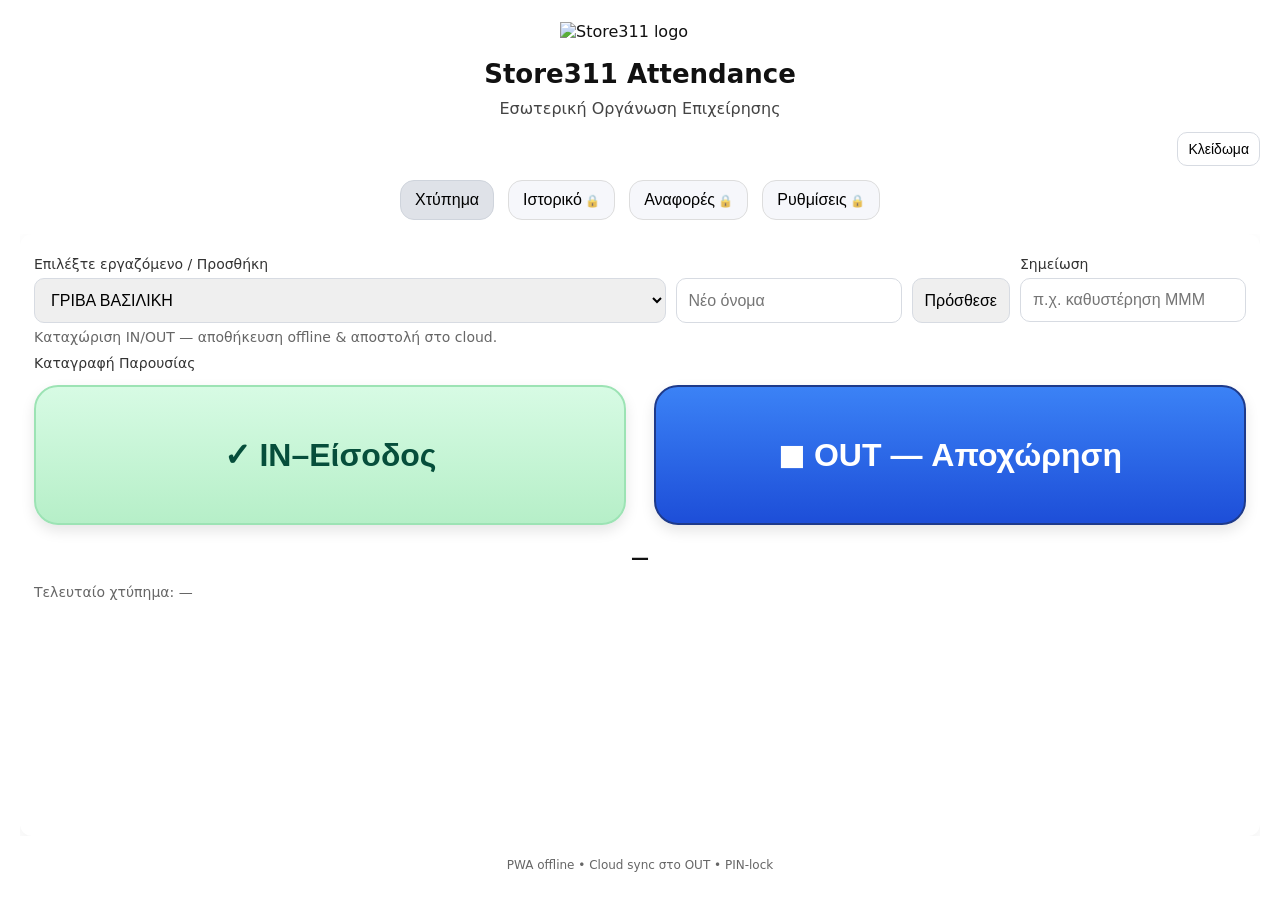
==== index.html @ 57a09748 "Update index.html" ====
<!doctype html>
<html lang="el">
<head>
<meta charset="utf-8">
<meta name="viewport" content="width=device-width,initial-scale=1,viewport-fit=cover">
<title>Store311 Attendance</title>
<link rel="manifest" href="manifest.json">
<meta name="theme-color" content="#ffffff">
<style>
:root { --pad:22px; --blue:#3b82f6; --blue-border:#1d4ed8; --green:#d9fbe4; --green-border:#b8f0c8; }

.badge-morning { color:#166534; background:#d9f99d; border-radius:999px; padding:4px 10px; display:inline-block; }
.badge-night { color:#1d4ed8; background:#bfdbfe; border-radius:999px; padding:4px 10px; display:inline-block; }
.history-morning td { background:#f0fdf4; }
.history-night td { background:#eff6ff; }

html, body { height:-webkit-fill-available; }
html, body {
  width:100%; margin:0; overflow:hidden; background:#fff; color:#111;
  font-family:system-ui,-apple-system,Segoe UI,Roboto,'Helvetica Neue',Arial;
}
.viewport {
  box-sizing:border-box; height:100dvh; width:100vw;
  padding:10px 20px 20px; display:flex; flex-direction:column; gap:14px;
}
.brand { display:flex; flex-direction:column; align-items:center; gap:8px; margin-top:6px; }
.brand img {
  display:block; width:clamp(120px,18vw,160px); height:auto; margin:6px auto 10px;
  image-rendering:auto; -webkit-user-drag:none;
}
.brand .title { font-weight:800; font-size:26px; }
.brand .subtitle { color:#444; margin-top:2px; }
.toprow { display:flex; justify-content:flex-end; gap:10px; }
.lockbtn {
  border:1px solid #d7dbe2; background:#fff; padding:8px 10px;
  border-radius:10px; cursor:pointer; font-size:14px;
}
.tabbar { display:flex; gap:14px; justify-content:center; flex-wrap:wrap; }
.tabbar button {
  padding:10px 14px; border-radius:14px; border:1px solid #ddd;
  background:#f6f7fb; cursor:pointer;
}
.tabbar button.active { background:#dfe2e8; border-color:#cfd4dc; }
.tabbar .guard::after { content:" 🔒"; font-size:12px; opacity:.7; }
.content { flex:1; display:flex; flex-direction:column; gap:14px; overflow:hidden; }
.tab { display:none; flex:1; overflow:auto; -webkit-overflow-scrolling:touch; }
.tab.active { display:block; }
.card {
  background:#fff; padding:14px; border-radius:12px;
  box-shadow:0 6px 18px rgba(0,0,0,.06);
}
label { display:block; margin:8px 0 6px; font-size:14px; color:#333; }
input,select,button,textarea {
  font-size:16px; padding:12px; border-radius:10px; border:1px solid #d7dbe2; outline:none;
}
textarea { resize:vertical; }
.row { display:flex; gap:10px; flex-wrap:wrap; }
.grow { flex:1; }
.controls { display:flex; gap:28px; flex-wrap:wrap; justify-content:center; margin-top:14px; }
.bigbtn {
  flex:1; min-height:140px; font-size:32px; font-weight:900; border-radius:24px;
  transition:all .15s ease; box-shadow:0 6px 14px rgba(0,0,0,.1);
}
.in {
  background:linear-gradient(180deg,#d7fbe4 0%,#b6efc8 100%);
  border:2px solid #9ce3b4; color:#064e3b;
}
.out {
  background:linear-gradient(180deg,#3b82f6 0%,#1d4ed8 100%);
  border:2px solid #1e3a8a; color:#fff;
}
.in:active, .out:active {
  transform:scale(0.97); box-shadow:0 3px 8px rgba(0,0,0,.25) inset; filter:brightness(0.95);
}
@media (max-width:520px){ .bigbtn{ flex-basis:100%; } }
table { width:100%; border-collapse:collapse; margin-top:12px; font-size:14px; }
th,td { padding:8px; border-bottom:1px solid #eee; text-align:left; }
.status {
  margin-top:12px; font-size:18px; font-weight:700; text-align:center;
  padding:10px; border-radius:12px; transition:all .25s ease;
}
.status.status-morning { background:#d9fbe4; border:2px solid #9ce3b4; color:#065f46; }
.status.status-night { background:#d0e3ff; border:2px solid #3b82f6; color:#1e3a8a; }
.hint { color:#666; font-size:14px; margin-top:6px; }
footer { color:#666; font-size:12px; text-align:center; padding:8px 0; }
#pinModal {
  display:none; position:fixed; inset:0; background:rgba(0,0,0,.45);
  align-items:center; justify-content:center;
}
#pinBox {
  background:#fff; padding:18px; border-radius:12px; width:320px;
  box-shadow:0 10px 30px rgba(0,0,0,.2);
}
#pinBox h3 { margin:0 0 8px 0; font-size:18px; }
#pinMsg { color:#b42318; font-size:13px; margin-top:8px; }
.small { padding:10px 12px; cursor:pointer; }
</style>
</head>
<body>
<div class="viewport">
  <div class="brand">
    <img id="logo" src="logo.png?v=8" alt="Store311 logo">
    <div class="title">Store311 Attendance</div>
    <div class="subtitle">Εσωτερική Οργάνωση Επιχείρησης</div>
  </div>

  <div class="toprow"><button class="lockbtn" id="lockBtn">Κλείδωμα</button></div>

  <div class="tabbar">
    <button class="tabbtn active" data-tab="punch">Χτύπημα</button>
    <button class="tabbtn guard" data-tab="history">Ιστορικό</button>
    <button class="tabbtn guard" data-tab="reports">Αναφορές</button>
    <button class="tabbtn guard" data-tab="settings">Ρυθμίσεις</button>
  </div>

  <div class="content">
    <div class="card tab active" id="tab-punch">
      <div class="row">
        <div class="grow">
          <label>Επιλέξτε εργαζόμενο / Προσθήκη</label>
          <div class="row">
            <select id="employee" class="grow"></select>
            <input id="newname" placeholder="Νέο όνομα">
            <button id="add" class="small">Πρόσθεσε</button>
          </div>
          <div class="hint">Καταχώριση IN/OUT — αποθήκευση offline &amp; αποστολή στο cloud.</div>
        </div>
        <div>
          <label for="note">Σημείωση</label>
          <input id="note" placeholder="π.χ. καθυστέρηση ΜΜΜ">
        </div>
      </div>
      <div style="margin-top:10px">
        <label>Καταγραφή Παρουσίας</label>
        <div class="controls">
          <button id="punchIn" class="bigbtn in">✓ IN–Είσοδος</button>
          <button id="punchOut" class="bigbtn out">◼︎ OUT — Αποχώρηση</button>
        </div>
        <div id="statusRow" class="status">—</div>
        <div id="lastRow" class="hint">Τελευταίο χτύπημα: —</div>
      </div>
    </div>

    <div class="card tab" id="tab-history">
      <div class="row" style="justify-content:space-between;align-items:center">
        <div class="grow"><label>Ιστορικό (πιο πρόσφατα πρώτα)</label></div>
        <div class="row">
          <input id="search" placeholder="αναζήτηση ονόματος/ημερομηνίας">
          <button id="exportBtn" class="small">CSV</button>
          <button id="downloadJson" class="small">JSON</button>
          <button id="clear" class="small">Καθάρισμα</button>
        </div>
      </div>
      <table id="logTable">
        <thead>
          <tr><th>Όνομα</th><th>Ενέργεια</th><th>Ημ/νία</th><th>Ώρα</th><th>Σημειώσεις</th></tr>
        </thead>
        <tbody></tbody>
      </table>
    </div>

    <div class="card tab" id="tab-reports">
      <div class="row">
        <div><label>Μήνας</label><input id="rep-month" type="month"></div>
        <div><label>&nbsp;</label><button id="calc-month" class="small">Υπολογισμός</button></div>
      </div>
      <table id="reportTable">
        <thead>
          <tr><th>Εργαζόμενος</th><th>Ημέρα</th><th>Ημ/νία</th><th>Ώρες</th><th>Κατάσταση</th></tr>
        </thead>
        <tbody></tbody>
      </table>
    </div>

    <div class="card tab" id="tab-settings">
      <label>Λίστα εργαζομένων</label>
      <textarea id="names" rows="4" style="width:100%;font-family:inherit" placeholder="Κάθε όνομα σε νέα γραμμή"></textarea>
      <div class="row">
        <div class="grow">
          <label>Webhook URL (προαιρετικό — αν το αφήσεις κενό, θα χρησιμοποιηθεί το προεπιλεγμένο)</label>
          <input id="webhook" placeholder="επικόλλησε εδώ άλλο Web App URL αν θέλεις">
          <div class="hint">Στο OUT στέλνεται payload (start/end/minutes/date/note/type).</div>
        </div>
        <div><label>Ώρα έναρξης</label><input id="shiftStart" placeholder="08:00"></div>
        <div><label>Ανοχή καθυστέρησης</label><input id="grace" type="number" min="0" step="1" value="5"></div>
      </div>
      <div class="row">
        <button id="saveSettings">Αποθήκευση</button>
        <span class="hint" id="saveMsg"></span>
      </div>
    </div>
  </div>

  <footer>PWA offline • Cloud sync στο OUT • PIN-lock</footer>
</div>

<div id="pinModal">
  <div id="pinBox">
    <h3 id="pinTitle">Κωδικός διαχειριστή</h3>
    <input id="pinInput" type="password" placeholder="PIN" style="width:100%; padding:10px; border:1px solid #d7dbe2; border-radius:10px">
    <div style="display:flex; gap:8px; margin-top:12px; justify-content:flex-end">
      <button id="pinCancel" class="small">Άκυρο</button>
      <button id="pinOk" class="small">OK</button>
    </div>
    <div id="pinMsg"></div>
  </div>
</div>

<script>
/* ===== DEFAULT CLOUD SETTINGS ===== */
const DEFAULT_WEB_APP_URL = "https://script.google.com/macros/s/AKfycbzWNqSZ_MpnptPiGiGqPGANEV1Nv2CVbK2aYzVRSnwDxcYLRIm1Od0WFVI2jQqJMnCNcw/exec";
const DEFAULT_NAMES = ["ΓΡΙΒΑ ΒΑΣΙΛΙΚΗ","ΤΟΡΙ ΙΩΑΝΝΑ","ΝΤΟΥΝΗ ΔΗΜΗΤΡΑ","ΓΙΑΝΝΑΚΟΠΟΥΛΟΣ ΔΗΜΗΤΡΗΣ","ΜΥΣΤΕΚΙΑ ΕΜΜΑΝΟΥΕΛ","ΔΙΑΜΑΝΤΟΠΟΥΛΟΣ ΓΙΩΡΓΟΣ","ΧΑΡΙΝΟΣ ΝΙΚΟΣ","BERISHA DANIEL","ΚΑΝΑΚΑΚΗΣ ΓΙΑΝΝΗΣ","ΔΗΜΟ ΑΓΓΕΛΙΚΗ","ΒΛΑΒΙΑΝΟΣ ΓΙΩΡΓΟΣ","ΤΡΑΙΑΝΟΣ ΑΛΕΞΑΝΔΡΟΣ","ΠΑΠΑΝΤΩΝΗΣ ΓΙΩΡΓΟΣ","ΚΑΡΒΕΛΗ ΑΛΕΞΑΝΔΡΑ","ΚΟΖΑΝΙΔΗΣ ΠΑΡΗΣ","ΔΡΟΥΔΑΚΗΣ ΑΝΤΩΝΗΣ","ΣΤΑΥΡΟΥΛΑΚΗ ΦΩΤΕΙΝΗ","ΠΑΡΑΣΥΡΗ ΑΡΓΥΡΩ","ΔΙΑΚΟΥΜΗ ΜΑΡΙΝΑ","ΚΑΤΣΑΛΗΣ ΣΤΑΥΡΟΣ","ΠΑΠΑΔΑΚΗΣ ΚΩΣΤΑΣ","ΘΕΟΔΩΡΑΚΗΣ ΠΑΝΑΓΙΩΤΗΣ","ΔΙΑΚΑΚΗ ΚΑΤΕΡΙΝΑ","ΓΕΩΡΓΙΤΣΗΣ ΑΝΤΡΕΑΣ","ΣΤΑΜΑΤΑΚΗ ΣΤΕΛΛΑ","ΚΑΡΤΑΛΗΣ ΣΤΑΥΡΟΣ","ΜΟΥΜΟΥΡΗΣ ΑΛΕΞΑΝΔΡΟΣ","ΚΥΡΙΑΚΟΥΛΗΣ ΠΕΤΡΟΣ","ΚΟΥΡΙΔΑΚΗΣ ΚΩΣΤΑΣ","ΚΛΑΔΟΣ ΑΝΤΩΝΗΣ","ΠΑΠΑΔΟΝΙΚΟΛΑΚΗΣ ΓΙΑΝΝΗΣ","ΚΟΥΝΔΟΥΡΑΚΗΣ ΚΥΡΙΑΚΟΣ","ΚΩΝΣΤΑΝΤΟΠΟΥΛΟΣ ΑΝΑΣΤΑΣΗΣ","ΣΤΡΟΓΓΥΛΟΥ ΕΛΣΑ","ΑΡΟΥΤΟΥΝΙΑΝ ΣΟΦΙΑ","ΜΥΞΟΛΟΥΦΗΣ ΓΙΑΝΝΗΣ","ΜΕΛΑΜΠΙΑΝΑΚΗΣ ΚΩΣΤΑΣ","ΓΙΑΝΝΙΤΣΑΝΑΚΗΣ ΣΗΦΗΣ"];
const SECRET_TOKEN = "store311_2025_secure_token_93hfuWvL8p7Zt!xA";
const DEVICE_STORAGE_KEY = "store311_device_token_v1";
let DEVICE_TOKEN = localStorage.getItem(DEVICE_STORAGE_KEY);
if (!DEVICE_TOKEN) {
  DEVICE_TOKEN = "dev_" + Math.random().toString(36).slice(2) + "_" + Date.now();
  localStorage.setItem(DEVICE_STORAGE_KEY, DEVICE_TOKEN);
}

const EMP_KEY = 'att_employees_v2', LOG_KEY = 'att_log_v2', SET_KEY = 'att_settings_v2', ADMIN_KEY = 'store311_admin_hash';
const $ = (s, p = document) => p.querySelector(s);
const $$ = (s, p = document) => Array.from(p.querySelectorAll(s));
const load = (k, d) => { try { const r = localStorage.getItem(k); return r ? JSON.parse(r) : d; } catch { return d; } };
const save = (k, v) => localStorage.setItem(k, JSON.stringify(v));
const getLog = () => load(LOG_KEY, []);
const setLog = (v) => save(LOG_KEY, v);

function classifyShiftFromIso(iso) {
  if (!iso) return null;
  const d = new Date(iso);
  if (isNaN(d)) return null;
  const h = d.getHours();
  if (h >= 8 && h < 17) return 'morning';
  if (h >= 17 || h < 3) return 'night';
  return null;
}

function applyStatus(message, shiftType) {
  const el = document.getElementById('statusRow');
  if (!el) return;
  el.textContent = message;
  el.classList.remove('status-morning', 'status-night');
  if (shiftType === 'morning') el.classList.add('status-morning');
  else if (shiftType === 'night') el.classList.add('status-night');
}

function formatHoursMinutes(mins) {
  const total = Math.max(0, Math.round(Number(mins) || 0));
  const h = Math.floor(total / 60);
  const m = total % 60;
  return h + "ω " + String(m).padStart(2, '0') + "λ";
}

const settings = () => {
  const base = { names: DEFAULT_NAMES, webhook: "", shiftStart: "08:00", grace: 5 };
  const stored = load(SET_KEY, null);
  if (!stored || typeof stored !== 'object') return base;
  return {
    names: Array.isArray(stored.names) && stored.names.length ? stored.names : DEFAULT_NAMES,
    webhook: (stored.webhook || ""),
    shiftStart: stored.shiftStart || "08:00",
    grace: (typeof stored.grace === "number" ? stored.grace : 5)
  };
};
const saveSettingsObj = (o) => save(SET_KEY, o);

function toParts(iso) {
  const d = new Date(iso);
  const date = d.toLocaleDateString('el-GR');
  const time = d.toLocaleTimeString('el-GR', { hour12: false, hour: '2-digit', minute: '2-digit', second: '2-digit' });
  return { date, time };
}

const makeEntry = (name, action, note) => {
  const iso = new Date().toISOString();
  const p = toParts(iso);
  return { id: Math.random().toString(36).slice(2), name, action, iso, date: p.date, time: p.time, note: note || '' };
};

let adminUnlockedUntil = 0;
const autoLockMs = 2 * 60 * 1000;
const now = () => Date.now();
const isAdminUnlocked = () => now() < adminUnlockedUntil;
const touchAdmin = () => { adminUnlockedUntil = now() + autoLockMs; };

async function sha256(s) {
  const e = new TextEncoder().encode(s);
  const b = await crypto.subtle.digest('SHA-256', e);
  return Array.from(new Uint8Array(b)).map((x) => x.toString(16).padStart(2, '0')).join('');
}

function showPinModal(setMode = false) {
  return new Promise((res) => {
    const m = pinModal, i = pinInput, msg = pinMsg, t = pinTitle;
    t.textContent = setMode ? 'Ορίστε νέο PIN' : 'Κωδικός διαχειριστή';
    msg.textContent = '';
    i.value = '';
    m.style.display = 'flex';
    function done(v) { m.style.display = 'none'; res(v); }
    pinCancel.onclick = () => done(null);
    pinOk.onclick = () => done(i.value.trim());
    i.onkeydown = (e) => { if (e.key === 'Enter') pinOk.click(); };
    i.focus();
  });
}

async function requireAdmin() {
  if (isAdminUnlocked()) { touchAdmin(); return true; }
  let saved = localStorage.getItem(ADMIN_KEY);
  if (!saved) {
    const first = await showPinModal(true);
    if (!first) return false;
    const h = await sha256(first);
    localStorage.setItem(ADMIN_KEY, h);
    touchAdmin();
    return true;
  }
  const pin = await showPinModal(false);
  if (!pin) return false;
  const ok = (await sha256(pin)) === saved;
  if (ok) { touchAdmin(); return true; }
  pinMsg.textContent = 'Λάθος PIN';
  pinMsg.style.color = '#b42318';
  return false;
}

lockBtn.addEventListener('click', () => { adminUnlockedUntil = 0; });
['click', 'touchstart', 'keydown', 'mousemove'].forEach((evt) =>
  addEventListener(evt, () => { if (isAdminUnlocked()) touchAdmin(); }, { passive: true })
);

$$('.tabbtn').forEach((btn) => {
  btn.addEventListener('click', async () => {
    const needAdmin = btn.classList.contains('guard');
    if (needAdmin && !(await requireAdmin())) return;
    $$('.tabbtn').forEach((x) => x.classList.remove('active'));
    btn.classList.add('active');
    $$('.tab').forEach((x) => x.classList.remove('active'));
    const tab = $('#tab-' + btn.dataset.tab);
    if (tab) tab.classList.add('active');
    if (btn.dataset.tab === 'history') renderLog();
  });
});

function refreshEmployees() {
  const s = settings();
  const sel = $("#employee");
  sel.innerHTML = '';
  s.names.forEach((n) => {
    const o = document.createElement('option');
    o.value = o.textContent = n;
    sel.appendChild(o);
  });
  $("#names").value = s.names.join('\n');
  $("#webhook").value = s.webhook || '';
  $("#shiftStart").value = s.shiftStart || '08:00';
  $("#grace").value = s.grace ?? 5;
}

$("#add").addEventListener('click', () => {
  const name = $("#newname").value.trim();
  if (!name) return;
  const s = settings();
  if (!s.names.includes(name)) s.names.push(name);
  saveSettingsObj(s);
  $("#newname").value = '';
  refreshEmployees();
  applyStatus(`Προστέθηκε ο/η ${name}.`, null);
});

$("#saveSettings").addEventListener('click', () => {
  const s = settings();
  s.names = $("#names").value.split('\n').map((x) => x.trim()).filter(Boolean);
  s.webhook = $("#webhook").value.trim();
  s.shiftStart = $("#shiftStart").value.trim() || '08:00';
  s.grace = Math.max(0, parseInt($("#grace").value || '5', 10));
  saveSettingsObj(s);
  $("#saveMsg").textContent = 'Αποθηκεύτηκαν.';
  refreshEmployees();
  setTimeout(() => { $("#saveMsg").textContent = ''; }, 1500);
});

function lastActionFor(name) {
  const log = getLog().filter((x) => x.name === name).sort((a, b) => b.iso.localeCompare(a.iso));
  return log[0]?.action || null;
}

function getWebhookUrl() {
  const u = (settings().webhook || '').trim();
  if (u && u.startsWith('http')) return u;
  return (DEFAULT_WEB_APP_URL || '').trim();
}

function withToken(url, token) {
  if (!token) return url;
  const sep = url.includes('?') ? '&' : '?';
  return url + sep + 'token=' + encodeURIComponent(token);
}

function withDevice(url, deviceToken) {
  if (!deviceToken) return url;
  const sep = url.includes('?') ? '&' : '?';
  return url + sep + 'deviceToken=' + encodeURIComponent(deviceToken);
}

async function sendWebhookIfAny(payload) {
  let base = getWebhookUrl();
  if (!base) {
    document.getElementById('statusRow').textContent = 'Cloud: no URL set';
    return null;
  }
  let url = withToken(base, SECRET_TOKEN);
  url = withDevice(url, DEVICE_TOKEN);
  // Όνομα και στο query — fallback αν το POST body χαθεί σε redirect
  if (payload && payload.name) {
    const sep = url.includes('?') ? '&' : '?';
    url = url + sep + 'name=' + encodeURIComponent(payload.name);
  }
  try {
    const ctrl = new AbortController();
    // Apps Script συχνά αργεί στο πρώτο κάλεσμα (cold start) — 45s
    const t = setTimeout(() => ctrl.abort('timeout'), 45000);
    const res = await fetch(url, {
      method: 'POST',
      headers: { 'Content-Type': 'text/plain;charset=utf-8' },
      body: JSON.stringify(payload),
      cache: 'no-store',
      redirect: 'follow',
      signal: ctrl.signal
    });
    clearTimeout(t);
    const data = await res.json().catch(() => null);
    const ok = res.ok && data && data.ok === true;
    if (ok) {
      const where = (data.sheet && data.row)
        ? ` → ${data.sheet} / ${data.tab || 'data'} γραμμή ${data.row}`
        : '';
      document.getElementById('statusRow').textContent = `Cloud: OK${where}`;
    } else {
      const errMsg = (data && data.error) ? data.error : ('HTTP ' + res.status);
      document.getElementById('statusRow').textContent = `Cloud: ERR ${errMsg}`;
    }
    return data;
  } catch (err) {
    const name = err && err.name;
    const msg = String(err && err.message ? err.message : err);
    let text = 'Cloud error: ' + msg;
    if (name === 'AbortError' || /aborted|timeout/i.test(msg)) {
      text = 'Cloud: timeout — το Apps Script άργησε >45s. Ξαναδοκίμασε ή κάνε New version Deploy.';
    } else if (/Failed to fetch|NetworkError|Load failed/i.test(msg)) {
      text = 'Cloud: δίκτυο/URL — έλεγξε Webhook URL & Deploy (Anyone).';
    }
    document.getElementById('statusRow').textContent = text;
    return null;
  }
}

async function getLastFromCloud(name) {
  const base = getWebhookUrl();
  if (!base) return null;
  const url = withToken(base, SECRET_TOKEN) + '&name=' + encodeURIComponent(name);
  try {
    const res = await fetch(url, { method: 'GET', cache: 'no-store' });
    if (!res.ok) return null;
    const data = await res.json().catch(() => null);
    if (!data || !data.ok || !data.last) return null;
    return data.last;
  } catch (err) {
    console.warn('getLastFromCloud error', err);
    return null;
  }
}

function minutesBetween(a, b) {
  const start = new Date(a);
  const end = new Date(b);
  if (isNaN(start) || isNaN(end)) return 0;
  // Πραγματική διάρκεια — ΧΩΡΙΣ στρογγύλευση :55→:00 (έκοβε λεπτά, π.χ. 56'→51')
  const diff = (end - start) / 60000;
  return Math.max(0, Math.round(diff));
}

function getBusinessDayBounds(nowDate = new Date()) {
  const cutoffHour = 4;
  const start = new Date(nowDate);
  if (start.getHours() < cutoffHour) {
    start.setDate(start.getDate() - 1);
  }
  start.setHours(cutoffHour, 0, 0, 0);
  const end = new Date(start);
  end.setDate(end.getDate() + 1);
  return { start, end };
}

function getTodayMinutesFor(name) {
  if (!name) return 0;
  const all = getLog().filter((r) => r.name === name);
  if (!all.length) return 0;
  const { start, end } = getBusinessDayBounds(new Date());
  const todays = all.filter((r) => {
    const t = new Date(r.iso);
    return !isNaN(t) && t >= start && t < end;
  }).sort((a, b) => a.iso.localeCompare(b.iso));

  let minutes = 0;
  let lastIn = null;
  for (const r of todays) {
    const act = String(r.action || '').trim().toUpperCase();
    if (act === 'IN') {
      lastIn = new Date(r.iso);
      continue;
    }
    if (act === 'OUT' && lastIn) {
      let out = new Date(r.iso);
      if (out < lastIn) out.setDate(out.getDate() + 1);
      minutes += Math.max(0, Math.round((out - lastIn) / 60000));
      lastIn = null;
    }
  }
  return minutes;
}

async function updateLastStatus(name) {
  if (!name || name === '—') {
    $("#lastRow").textContent = 'Τελευταίο χτύπημα: —';
    return;
  }
  const local = lastActionFor(name);
  if (local) {
    $("#lastRow").textContent = `Τελευταίο χτύπημα (από συσκευή): ${local}`;
    return;
  }
  const cloudLast = await getLastFromCloud(name);
  if (cloudLast && cloudLast.timestamp) {
    const parts = toParts(cloudLast.timestamp);
    const type = String(cloudLast.type || '').toUpperCase();
    $("#lastRow").textContent =
      `Τελευταίο χτύπημα (cloud): ${type} • ${parts.date} ${parts.time}`;
  } else {
    $("#lastRow").textContent = 'Τελευταίο χτύπημα: —';
  }
}

async function punch(action) {
  const name = $("#employee").value;
  if (!name || name === '—') {
    $("#statusRow").textContent = 'Διάλεξε εργαζόμενο.';
    return;
  }

  const note = $("#note").value.trim();
  let log = getLog();
  let last = lastActionFor(name);

  // Fallback στο cloud αν πάμε για OUT χωρίς local IN
  if (action === 'OUT' && last !== 'IN') {
    const cloudLast = await getLastFromCloud(name);
    if (cloudLast && String(cloudLast.type).toUpperCase() === 'IN') {
      const iso = cloudLast.timestamp;
      const parts = toParts(iso);
      log.push({
        id: 'cloud_' + Math.random().toString(36).slice(2),
        name,
        action: 'IN',
        iso,
        date: parts.date,
        time: parts.time,
        note: '(cloud restore)'
      });
      setLog(log);
      last = 'IN';
    } else {
      applyStatus(`${name}: Δεν υπάρχει ενεργή βάρδια για OUT.`, null);
      updateLastStatus(name);
      $("#note").value = '';
      return;
    }
  }

  // Μπλοκ διπλό IN
  if (action === 'IN' && last === 'IN') {
    applyStatus(`⚠ ${name}: Έχεις ήδη κάνει IN.`, null);
    updateLastStatus(name);
    $("#note").value = '';
    return;
  }

  const entry = makeEntry(name, action, note);
  log.push(entry);
  setLog(log);

  const shiftType = classifyShiftFromIso(entry.iso) || null;
  const msg = action === 'IN'
    ? `${name}: IN καταχωρήθηκε • ${entry.date} ${entry.time}`
    : `${name}: OUT καταχωρήθηκε • ${entry.date} ${entry.time}`;
  applyStatus(msg, shiftType);
  updateLastStatus(name);

  if (action === 'IN') {
    sendWebhookIfAny({
      type: 'in',
      name,
      iso: entry.iso,
      date: entry.date,
      note
    });
  }

  if (action === 'OUT') {
    const rows = log.filter((x) => x.name === name).sort((a, b) => a.iso.localeCompare(b.iso));
    const lastIn = [...rows].reverse().find((x) => x.action === 'IN');
    let mins = 0;
    if (lastIn) {
      mins = minutesBetween(lastIn.iso, entry.iso);
      await sendWebhookIfAny({
        type: 'session',
        name,
        start: lastIn.iso,
        end: entry.iso,
        minutes: mins,
        date: entry.date,
        note
      });
    }
    const todayMins = getTodayMinutesFor(name);
    const todayText = formatHoursMinutes(todayMins);
    applyStatus(`${name}: Σήμερα έχεις δουλέψει ${todayText}.`, shiftType);
  }

  $("#note").value = '';
}

/* ====== History ====== */
function renderLog() {
  const q = $("#search").value?.trim().toLowerCase() || '';
  const tbody = $("#logTable tbody");
  if (!tbody) return;
  tbody.innerHTML = '';
  const rows = [...getLog()].sort((a, b) => b.iso.localeCompare(a.iso));
  rows.forEach((r) => {
    const hay = (r.name + ' ' + r.date + ' ' + r.time + ' ' + (r.note || '')).toLowerCase();
    if (q && !hay.includes(q)) return;
    const tr = document.createElement('tr');
    const shift = classifyShiftFromIso(r.iso);
    if (shift === 'morning') tr.classList.add('history-morning');
    if (shift === 'night') tr.classList.add('history-night');
    const actLabel = shift === 'morning'
      ? `<span class="badge-morning">${r.action}</span>`
      : shift === 'night'
        ? `<span class="badge-night">${r.action}</span>`
        : r.action;
    tr.innerHTML = `<td>${r.name}</td><td>${actLabel}</td><td>${r.date}</td><td>${r.time}</td><td>${r.note || ''}</td>`;
    tbody.appendChild(tr);
  });
}

$("#search")?.addEventListener('input', renderLog);

$("#exportBtn")?.addEventListener('click', () => {
  const rows = [["name", "action", "iso", "date", "time", "note"], ...getLog().map((r) => [r.name, r.action, r.iso, r.date, r.time, r.note || ""])];
  const csv = rows.map((r) => r.map((x) => `"${String(x).replace(/"/g, '""')}"`).join(',')).join('\n');
  const blob = new Blob([csv], { type: 'text/csv;charset=utf-8' });
  const a = document.createElement('a');
  a.href = URL.createObjectURL(blob);
  a.download = 'attendance.csv';
  a.click();
});

$("#downloadJson")?.addEventListener('click', () => {
  const blob = new Blob([JSON.stringify(getLog(), null, 2)], { type: 'application/json' });
  const a = document.createElement('a');
  a.href = URL.createObjectURL(blob);
  a.download = 'attendance.json';
  a.click();
});

$("#clear")?.addEventListener('click', async () => {
  if (!(await requireAdmin())) return;
  if (!confirm('Σίγουρα διαγραφή όλων;')) return;
  setLog([]);
  renderLog();
});

/* ====== Reports ====== */
$("#calc-month")?.addEventListener('click', () => {
  const month = $("#rep-month").value;
  if (!month) { alert('Διάλεξε μήνα.'); return; }
  const [y, m] = month.split('-').map(Number);
  const start = new Date(y, m - 1, 1), end = new Date(y, m, 1);
  const rows = getLog().filter((r) => {
    const d = new Date(r.iso);
    return d >= start && d < end;
  }).sort((a, b) => a.iso.localeCompare(b.iso));

  const map = new Map();
  for (const r of rows) {
    const d = new Date(r.iso);
    const key = `${r.name}|${d.toISOString().slice(0, 10)}`;
    if (!map.has(key)) map.set(key, []);
    map.get(key).push(r);
  }

  const out = [];
  for (const [key, arr] of map) {
    arr.sort((a, b) => a.iso.localeCompare(b.iso));
    let minutes = 0;
    for (let i = 0; i < arr.length; i++) {
      if (arr[i].action === 'IN') {
        const outIdx = arr.slice(i + 1).findIndex((x) => x.action === 'OUT');
        if (outIdx > -1) {
          const outRow = arr[i + 1 + outIdx];
          minutes += minutesBetween(arr[i].iso, outRow.iso);
          i = i + outIdx;
        }
      }
    }
    const [name, day] = key.split('|');
    const dateParts = (new Date(day)).toLocaleDateString('el-GR');
    const weekday = (new Date(day)).toLocaleDateString('el-GR', { weekday: 'long' });
    const status = minutes > 0 ? 'OK' : 'Απουσία/Ανολοκλήρωτο';
    out.push({ name, weekday, date: dateParts, minutes, status });
  }

  const tbody = $("#reportTable tbody");
  tbody.innerHTML = '';
  out.sort((a, b) => a.name.localeCompare(b.name) || a.date.localeCompare(b.date)).forEach((r) => {
    const tr = document.createElement('tr');
    tr.innerHTML = `<td>${r.name}</td><td>${r.weekday}</td><td>${r.date}</td><td>${Math.floor(r.minutes / 60)}:${String(r.minutes % 60).padStart(2, '0')}</td><td>${r.status}</td>`;
    tbody.appendChild(tr);
  });
});

/* ====== Bootstrap ====== */
(function init() {
  if ('serviceWorker' in navigator) {
    navigator.serviceWorker.register('./sw.js').catch(() => {});
  }
  const s = settings();
  if (!Array.isArray(s.names) || !s.names.length) {
    saveSettingsObj({ names: DEFAULT_NAMES, webhook: "", shiftStart: "08:00", grace: 5 });
  }
  refreshEmployees();
  updateLastStatus($("#employee").value);
  document.getElementById('punchIn').addEventListener('click', () => punch('IN'));
  document.getElementById('punchOut').addEventListener('click', () => punch('OUT'));
  document.getElementById('employee').addEventListener('change', (e) => updateLastStatus(e.target.value));
})();
</script>
</body>
</html>
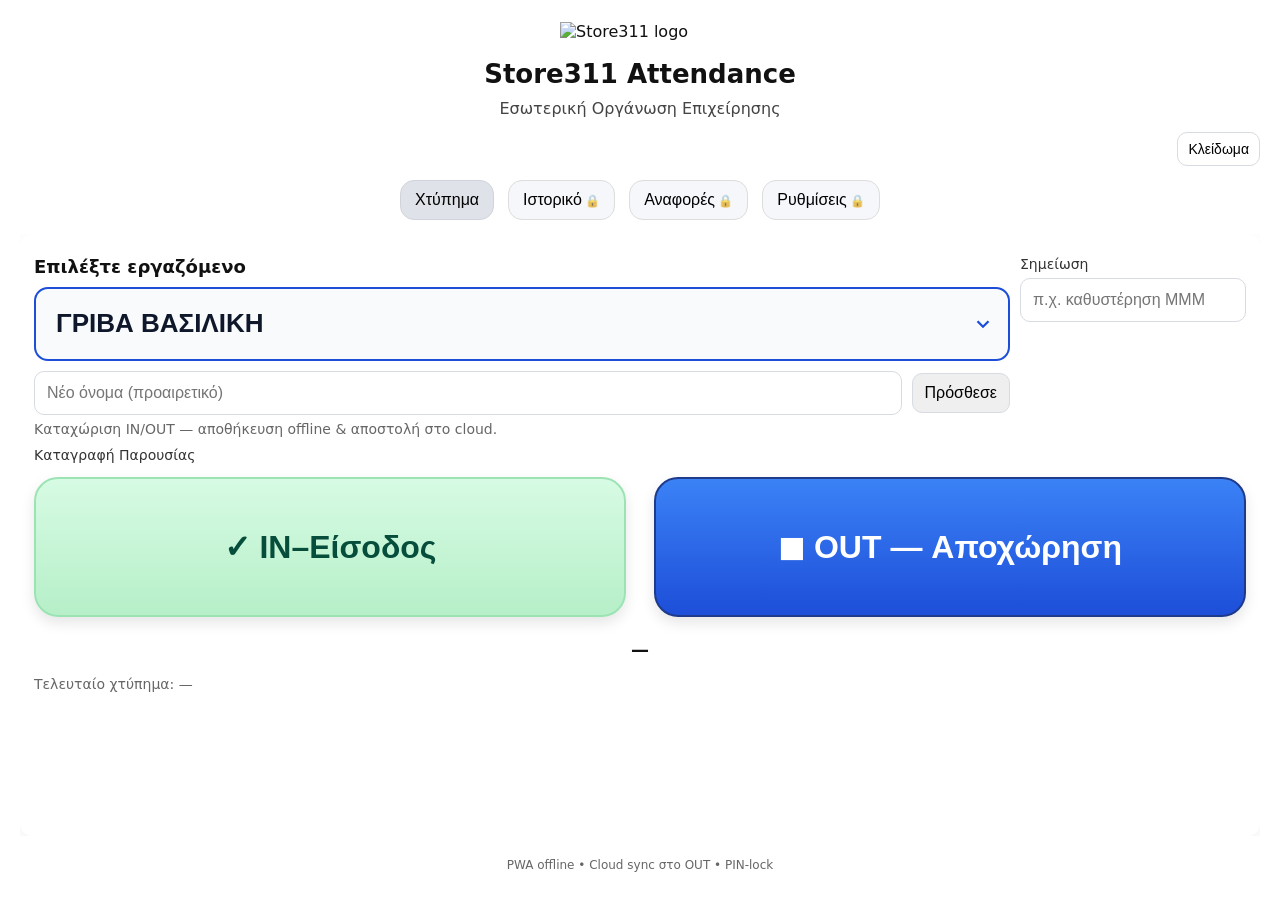
==== commit b481c585: "Update index.html" ====
--- a/index.html
+++ b/index.html
@@ -52,6 +52,43 @@
 label { display:block; margin:8px 0 6px; font-size:14px; color:#333; }
 input,select,button,textarea {
   font-size:16px; padding:12px; border-radius:10px; border:1px solid #d7dbe2; outline:none;
+}
+/* Dropdown ονομάτων — μεγάλο & ευανάγνωστο στο tablet */
+label[for="employee"], .employee-label {
+  font-size:18px; font-weight:700; color:#111; margin-bottom:10px;
+}
+#employee {
+  width:100%;
+  min-height:64px;
+  font-size:22px;
+  font-weight:700;
+  line-height:1.3;
+  padding:16px 18px;
+  border:2px solid #1d4ed8;
+  border-radius:14px;
+  background:#f8fafc;
+  color:#0f172a;
+  -webkit-appearance:none;
+  appearance:none;
+  background-image:url("data:image/svg+xml,%3Csvg xmlns='http://www.w3.org/2000/svg' width='24' height='24' viewBox='0 0 24 24' fill='none' stroke='%231d4ed8' stroke-width='2.5'%3E%3Cpath d='M6 9l6 6 6-6'/%3E%3C/svg%3E");
+  background-repeat:no-repeat;
+  background-position:right 14px center;
+  background-size:22px;
+  padding-right:48px;
+}
+#employee:focus {
+  border-color:#1e40af;
+  box-shadow:0 0 0 4px rgba(29,78,216,.18);
+  background:#fff;
+}
+#employee option {
+  font-size:20px;
+  font-weight:600;
+  padding:12px;
+}
+@media (min-width:700px) {
+  #employee { min-height:72px; font-size:26px; padding:18px 20px; padding-right:52px; }
+  .employee-label { font-size:20px; }
 }
 textarea { resize:vertical; }
 .row { display:flex; gap:10px; flex-wrap:wrap; }
@@ -117,10 +154,12 @@
     <div class="card tab active" id="tab-punch">
       <div class="row">
         <div class="grow">
-          <label>Επιλέξτε εργαζόμενο / Προσθήκη</label>
+          <label class="employee-label" for="employee">Επιλέξτε εργαζόμενο</label>
           <div class="row">
             <select id="employee" class="grow"></select>
-            <input id="newname" placeholder="Νέο όνομα">
+          </div>
+          <div class="row" style="margin-top:10px;align-items:center">
+            <input id="newname" class="grow" placeholder="Νέο όνομα (προαιρετικό)">
             <button id="add" class="small">Πρόσθεσε</button>
           </div>
           <div class="hint">Καταχώριση IN/OUT — αποθήκευση offline &amp; αποστολή στο cloud.</div>
@@ -412,14 +451,12 @@
   }
   let url = withToken(base, SECRET_TOKEN);
   url = withDevice(url, DEVICE_TOKEN);
-  // Όνομα και στο query — fallback αν το POST body χαθεί σε redirect
   if (payload && payload.name) {
     const sep = url.includes('?') ? '&' : '?';
     url = url + sep + 'name=' + encodeURIComponent(payload.name);
   }
   try {
     const ctrl = new AbortController();
-    // Apps Script συχνά αργεί στο πρώτο κάλεσμα (cold start) — 45s
     const t = setTimeout(() => ctrl.abort('timeout'), 45000);
     const res = await fetch(url, {
       method: 'POST',
@@ -430,30 +467,71 @@
       signal: ctrl.signal
     });
     clearTimeout(t);
-    const data = await res.json().catch(() => null);
-    const ok = res.ok && data && data.ok === true;
-    if (ok) {
+
+    const raw = await res.text();
+    let data = null;
+    try { data = raw ? JSON.parse(raw) : null; } catch (_) { data = null; }
+
+    // Apps Script: το doPost συχνά ΓΡΑΦΕΙ OK, αλλά μετά το redirect το fetch βλέπει 404
+    if (data && data.ok === true) {
       const where = (data.sheet && data.row)
         ? ` → ${data.sheet} / ${data.tab || 'data'} γραμμή ${data.row}`
         : '';
       document.getElementById('statusRow').textContent = `Cloud: OK${where}`;
-    } else {
-      const errMsg = (data && data.error) ? data.error : ('HTTP ' + res.status);
-      document.getElementById('statusRow').textContent = `Cloud: ERR ${errMsg}`;
+      return data;
     }
+
+    // Ψεύτικο 404/302/empty → έλεγχος αν γράφτηκε στο Sheet
+    if (!res.ok || res.status === 404 || res.status === 302 || !data) {
+      const verified = await verifyCloudWrite_(payload);
+      if (verified) {
+        document.getElementById('statusRow').textContent =
+          'Cloud: OK (γράφτηκε — αγνοήθηκε HTTP ' + res.status + ')';
+        return { ok: true, verified: true };
+      }
+    }
+
+    const errMsg = (data && data.error) ? data.error : ('HTTP ' + res.status);
+    document.getElementById('statusRow').textContent = `Cloud: ERR ${errMsg}`;
     return data;
   } catch (err) {
     const name = err && err.name;
     const msg = String(err && err.message ? err.message : err);
+    // Δίκτυο/404 μετά το write — ξανατσεκάρουμε το Sheet
+    try {
+      const verified = await verifyCloudWrite_(payload);
+      if (verified) {
+        document.getElementById('statusRow').textContent = 'Cloud: OK (γράφτηκε στο Sheet)';
+        return { ok: true, verified: true };
+      }
+    } catch (_) {}
+
     let text = 'Cloud error: ' + msg;
     if (name === 'AbortError' || /aborted|timeout/i.test(msg)) {
-      text = 'Cloud: timeout — το Apps Script άργησε >45s. Ξαναδοκίμασε ή κάνε New version Deploy.';
+      text = 'Cloud: timeout — ξαναδοκίμασε. Αν γράφει στο Sheet, αγνόησέ το.';
     } else if (/Failed to fetch|NetworkError|Load failed/i.test(msg)) {
-      text = 'Cloud: δίκτυο/URL — έλεγξε Webhook URL & Deploy (Anyone).';
+      text = 'Cloud: δίκτυο/URL — έλεγξε Webhook. Αν γράφει στο Sheet, OK.';
     }
     document.getElementById('statusRow').textContent = text;
     return null;
   }
+}
+
+/** Επιβεβαίωση ότι το τελευταίο cloud event ταιριάζει με το punch που μόλις στείλαμε */
+async function verifyCloudWrite_(payload) {
+  if (!payload || !payload.name) return false;
+  await new Promise((r) => setTimeout(r, 800)); // μικρή καθυστέρηση για flush
+  const last = await getLastFromCloud(payload.name);
+  if (!last) return false;
+  const wantType = (payload.type === 'in') ? 'IN' : 'OUT';
+  const gotType = String(last.type || '').toUpperCase();
+  if (gotType !== wantType) return false;
+  // φρέσκο χτύπημα (τελευταία 3 λεπτά)
+  if (last.timestamp) {
+    const t = new Date(last.timestamp).getTime();
+    if (!isNaN(t) && Math.abs(Date.now() - t) < 3 * 60 * 1000) return true;
+  }
+  return gotType === wantType;
 }
 
 async function getLastFromCloud(name) {
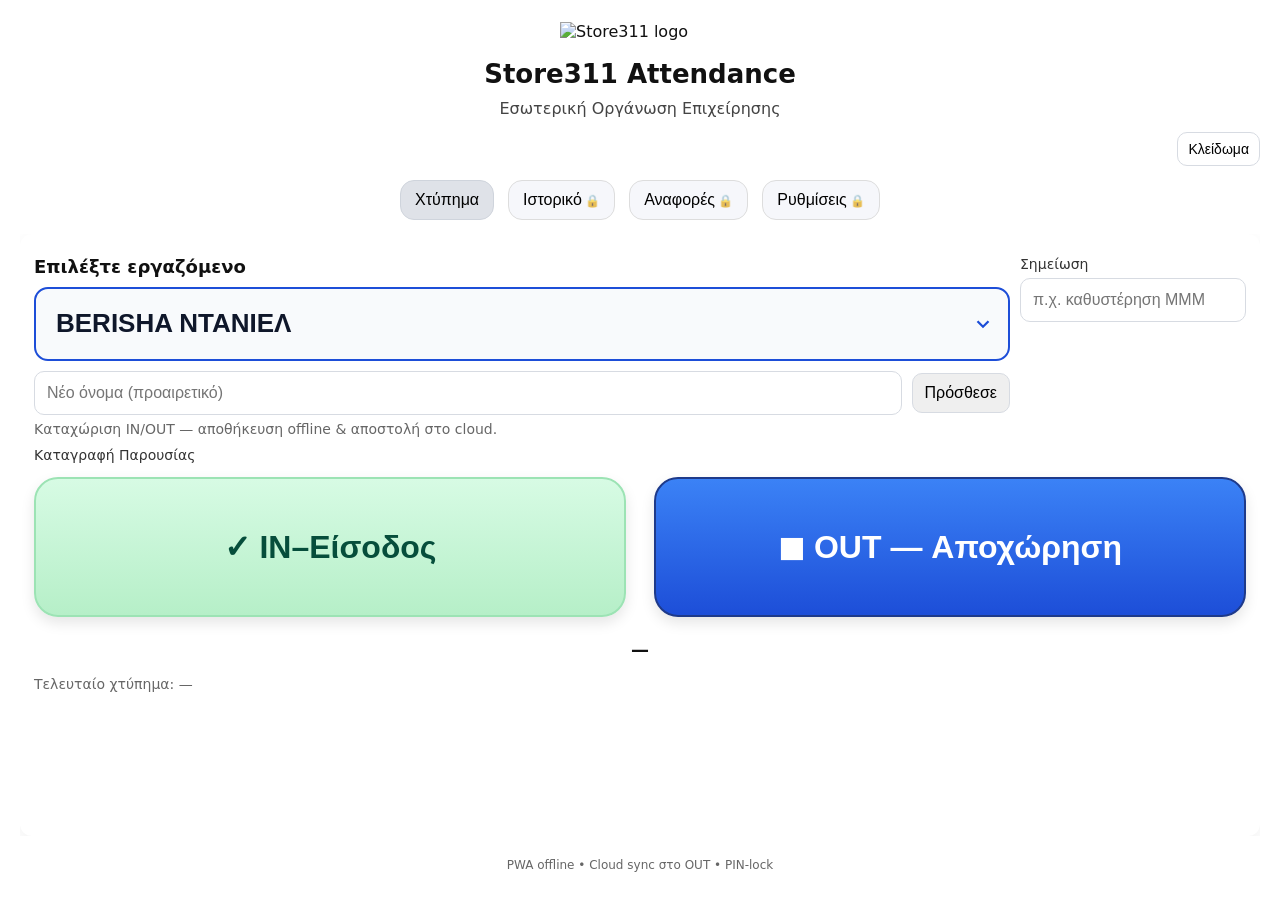
==== commit c2aefeef: "Update index.html" ====
--- a/index.html
+++ b/index.html
@@ -248,7 +248,7 @@
 <script>
 /* ===== DEFAULT CLOUD SETTINGS ===== */
 const DEFAULT_WEB_APP_URL = "https://script.google.com/macros/s/AKfycbzWNqSZ_MpnptPiGiGqPGANEV1Nv2CVbK2aYzVRSnwDxcYLRIm1Od0WFVI2jQqJMnCNcw/exec";
-const DEFAULT_NAMES = ["ΓΡΙΒΑ ΒΑΣΙΛΙΚΗ","ΤΟΡΙ ΙΩΑΝΝΑ","ΝΤΟΥΝΗ ΔΗΜΗΤΡΑ","ΓΙΑΝΝΑΚΟΠΟΥΛΟΣ ΔΗΜΗΤΡΗΣ","ΜΥΣΤΕΚΙΑ ΕΜΜΑΝΟΥΕΛ","ΔΙΑΜΑΝΤΟΠΟΥΛΟΣ ΓΙΩΡΓΟΣ","ΧΑΡΙΝΟΣ ΝΙΚΟΣ","BERISHA DANIEL","ΚΑΝΑΚΑΚΗΣ ΓΙΑΝΝΗΣ","ΔΗΜΟ ΑΓΓΕΛΙΚΗ","ΒΛΑΒΙΑΝΟΣ ΓΙΩΡΓΟΣ","ΤΡΑΙΑΝΟΣ ΑΛΕΞΑΝΔΡΟΣ","ΠΑΠΑΝΤΩΝΗΣ ΓΙΩΡΓΟΣ","ΚΑΡΒΕΛΗ ΑΛΕΞΑΝΔΡΑ","ΚΟΖΑΝΙΔΗΣ ΠΑΡΗΣ","ΔΡΟΥΔΑΚΗΣ ΑΝΤΩΝΗΣ","ΣΤΑΥΡΟΥΛΑΚΗ ΦΩΤΕΙΝΗ","ΠΑΡΑΣΥΡΗ ΑΡΓΥΡΩ","ΔΙΑΚΟΥΜΗ ΜΑΡΙΝΑ","ΚΑΤΣΑΛΗΣ ΣΤΑΥΡΟΣ","ΠΑΠΑΔΑΚΗΣ ΚΩΣΤΑΣ","ΘΕΟΔΩΡΑΚΗΣ ΠΑΝΑΓΙΩΤΗΣ","ΔΙΑΚΑΚΗ ΚΑΤΕΡΙΝΑ","ΓΕΩΡΓΙΤΣΗΣ ΑΝΤΡΕΑΣ","ΣΤΑΜΑΤΑΚΗ ΣΤΕΛΛΑ","ΚΑΡΤΑΛΗΣ ΣΤΑΥΡΟΣ","ΜΟΥΜΟΥΡΗΣ ΑΛΕΞΑΝΔΡΟΣ","ΚΥΡΙΑΚΟΥΛΗΣ ΠΕΤΡΟΣ","ΚΟΥΡΙΔΑΚΗΣ ΚΩΣΤΑΣ","ΚΛΑΔΟΣ ΑΝΤΩΝΗΣ","ΠΑΠΑΔΟΝΙΚΟΛΑΚΗΣ ΓΙΑΝΝΗΣ","ΚΟΥΝΔΟΥΡΑΚΗΣ ΚΥΡΙΑΚΟΣ","ΚΩΝΣΤΑΝΤΟΠΟΥΛΟΣ ΑΝΑΣΤΑΣΗΣ","ΣΤΡΟΓΓΥΛΟΥ ΕΛΣΑ","ΑΡΟΥΤΟΥΝΙΑΝ ΣΟΦΙΑ","ΜΥΞΟΛΟΥΦΗΣ ΓΙΑΝΝΗΣ","ΜΕΛΑΜΠΙΑΝΑΚΗΣ ΚΩΣΤΑΣ","ΓΙΑΝΝΙΤΣΑΝΑΚΗΣ ΣΗΦΗΣ"];
+const DEFAULT_NAMES = ["BERISHA ΝΤΑΝΙΕΛ","ΒΛΑΒΙΑΝΟΣ ΓΙΩΡΓΟΣ","ΓΑΒΑΛΑΣ ΖΑΧΑΡΙΑΣ","ΓΙΑΝΝΙΤΣΑΚΗΣ ΣΗΦΗΣ","ΔΗΜΗΤΡΑΚΟΠΟΥΛΟΥ ΕΥΑ","ΔΙΑΚΟΥΜΗ ΜΑΡΙΝΑ","ΖΑΧΑΡΑΚΗΣ ΖΑΧΑΡΙΑΣ","ΘΕΟΔΩΡΑΚΗΣ ΠΑΝΑΓΙΩΤΗΣ","ΙΩΑΝΝΙΔΗΣ ΧΑΡΗΣ","ΚΑΡΑΓΕΩΡΓΟΥ ΣΟΦΙΑ","ΚΑΡΤΑΛΗΣ ΣΤΑΥΡΟΣ","ΚΑΤΣΑΛΗΣ ΣΤΑΥΡΟΣ","ΚΛΑΔΟΣ ΑΝΤΩΝΗΣ","ΚΟΛΤΣΗΣ ΑΛΚΗΣ","ΚΟΤΡΩΤΣΙΟΣ ΧΡΗΣΤΟΣ","ΚΟΥΝΔΟΥΡΑΚΗΣ ΚΥΡΙΑΚΟΣ","ΚΟΥΡΙΔΑΚΗΣ ΚΩΣΤΑΣ","ΛΥΡΑ ΓΕΩΡΓΙΑ","ΜΑΥΡΟΥΔΗ ΛΥΔΙΑ","ΜΕΛΑΜΠΙΑΝΑΚΗΣ ΚΩΣΤΑΣ","ΜΙΧΕΛΙΔΑΚΗΣ ΝΙΚΟΣ","ΜΟΥΜΟΥΡΗΣ ΑΛΕΞΑΝΔΡΟΣ","ΜΟΥΡΑΤΙ ΛΙΒΙΑ","ΜΠΛΑΖΟΓΙΑΝΝΑΚΗ ΒΑΣΙΛΙΚΗ","ΜΠΡΑΚΑΤΣΕΛΟΣ ΤΑΣΟΣ","ΜΥΣΤΕΚΙΑ ΕΜΜΑΝΟΥΕΛ","ΝΤΟΥΝΗ ΔΗΜΗΤΡΑ (ΜΠΑΡ)","ΝΤΟΥΝΗ ΔΗΜΗΤΡΑ (ΣΕΡΒΙΣ)","ΠΑΠΑΔΑΚΗΣ ΚΩΣΤΑΣ","ΠΑΠΑΔΟΝΙΚΟΛΑΚΗΣ ΓΙΑΝΝΗΣ","ΠΑΠΟΥΤΣΑΚΗΣ ΑΝΤΩΝΗΣ","ΠΑΡΑΣΥΡΗ ΑΡΓΥΡΗ","ΠΕΤΡΟΓΙΑΝΝΗ ΙΩΑΝΝΑ","ΠΡΙΝΙΩΤΑΚΗΣ ΜΑΝΟΣ","ΡΗΓΟΥΛΗΣ ΑΘΑΝΑΣΙΟΣ","ΤΡΥΠΤΣΙΑΣ ΑΛΕΞΗΣ","ΤΣΩΝΗ ΡΑΝΙΑ","ΦΑΝΤΙΝΑΚΗΣ ΜΑΝΟΣ","ΧΑΡΙΝΟΣ ΝΙΚΟΣ"];
 const SECRET_TOKEN = "store311_2025_secure_token_93hfuWvL8p7Zt!xA";
 const DEVICE_STORAGE_KEY = "store311_device_token_v1";
 let DEVICE_TOKEN = localStorage.getItem(DEVICE_STORAGE_KEY);
